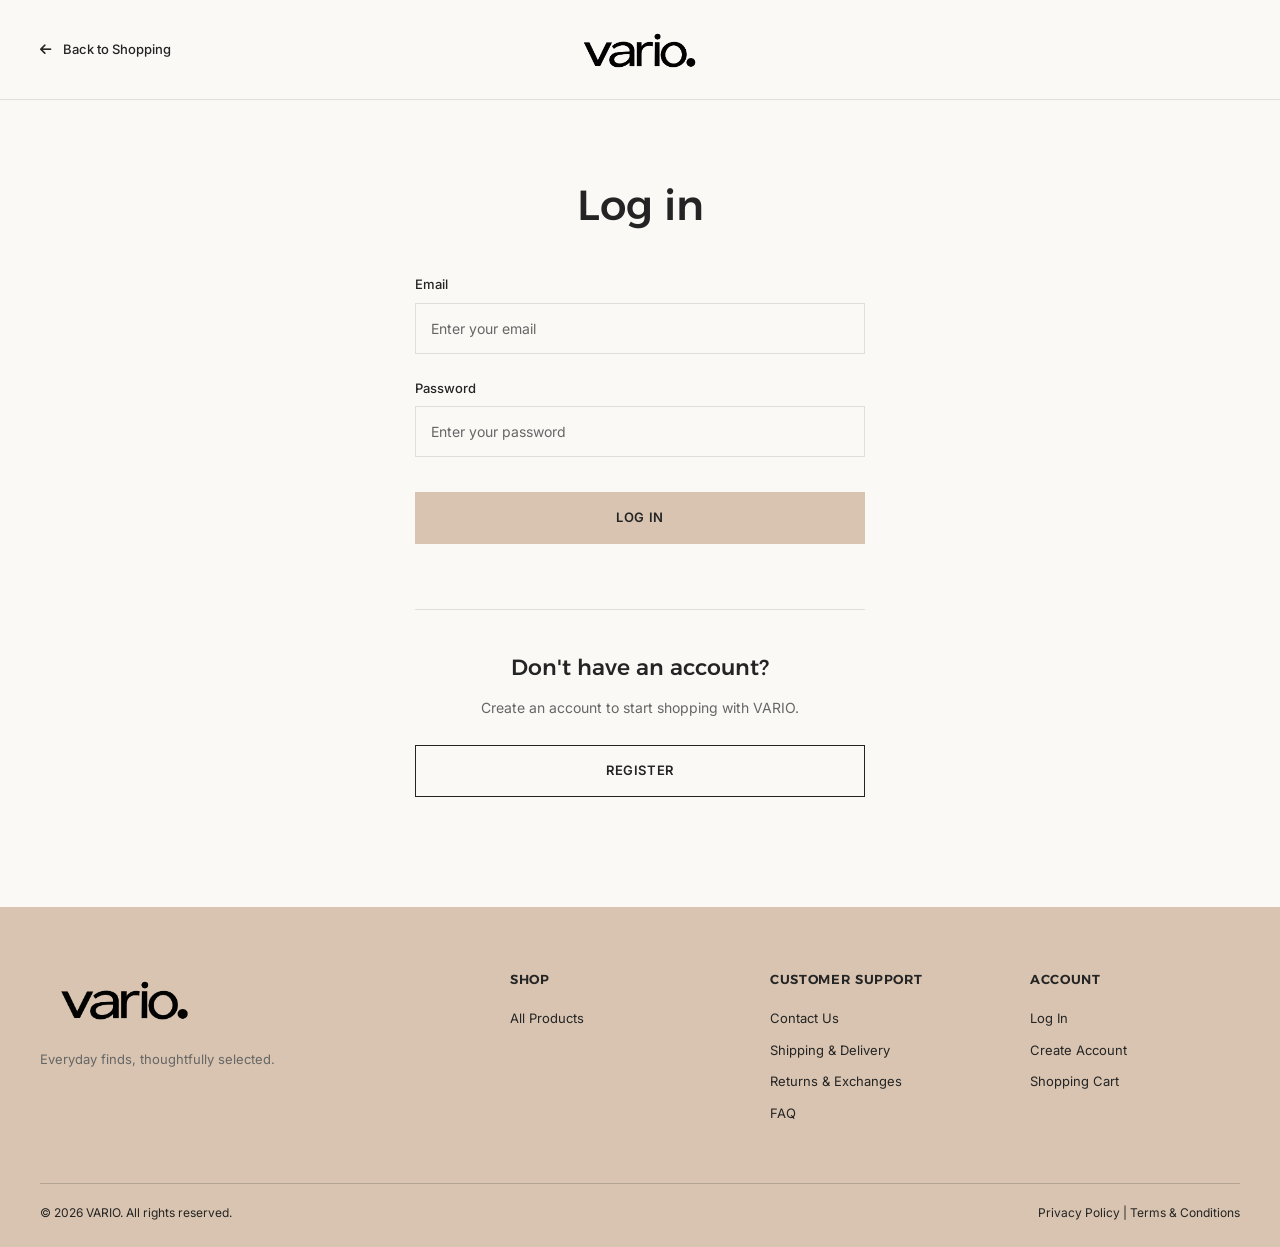
==== account/index.html @ a47e565a "First commit - Vario" ====
<!DOCTYPE html>
<html lang="en">

<head>
    <meta charset="UTF-8">
    <meta name="viewport" content="width=device-width, initial-scale=1.0">
    <meta name="description" content="Your VARIO account">
    <title>My Account | VARIO</title>

    <link rel="stylesheet" href="../shared/global.css">
    <link rel="stylesheet"
          href="https://cdnjs.cloudflare.com/ajax/libs/font-awesome/6.5.1/css/all.min.css">

    <style>
        .account-placeholder {
            display: flex;
            flex-direction: column;
            align-items: center;
            justify-content: center;
            min-height: 75vh;
            padding: 40px 20px;
            text-align: center;
        }

        .account-placeholder h1 {
            margin-bottom: 20px;
            font-family: var(--font-heading);
            font-size: clamp(28px, 5vw, 42px);
            font-weight: 500;
        }

        .account-placeholder p {
            max-width: 450px;
            margin-bottom: 35px;
            color: var(--color-text-light);
            font-family: var(--font-primary);
            font-size: 15px;
            line-height: 1.8;
        }

        .back-home-btn {
            display: inline-flex;
            align-items: center;
            justify-content: center;
            gap: 12px;
            min-width: 200px;
            padding: 15px 25px;
            background-color: var(--color-text);
            color: #fff;
            font-family: var(--font-primary);
            font-size: 13px;
            font-weight: 500;
            text-decoration: none;
            transition: background-color 0.2s ease;
        }

        .back-home-btn:hover {
            background-color: var(--color-beige);
            color: var(--color-text);
        }

        .logout-button {
            margin-top: 20px;
            padding: 10px 20px;
            border: none;
            background: transparent;
            color: var(--color-text-light);
            font-family: var(--font-primary);
            font-size: 13px;
            text-decoration: underline;
            text-underline-offset: 4px;
            cursor: pointer;
            transition: color 0.2s ease;
        }

        .logout-button:hover {
            color: var(--color-text);
        }
    </style>
</head>

<body>
    <main>
        <section class="account-placeholder">

            <h1>Something is coming.</h1>

            <p>
                We're currently working on your account page.
                Check back soon!
            </p>

            <a href="../index.html" class="back-home-btn">
                <i class="fa-solid fa-arrow-left" aria-hidden="true"></i>
                Back to Home
            </a>

            <button type="button" id="logout-btn" class="logout-button">
                Log out
            </button>

        </section>
    </main>

   <script type="module">
    import { isLoggedIn, logout } from "../shared/auth.js";

    if (!isLoggedIn()) {
        window.location.replace("./login.html");
    } else {
        const logoutButton = document.getElementById("logout-btn");

        logoutButton.addEventListener("click", () => {
            logout();
            window.location.href = "../index.html";
        });
    }
</script>

</body>
</html>
---- shared/global.css ----
@import url('https://fonts.googleapis.com/css2?family=Alexandria:wght@300;400;500;600;700&family=Inter:wght@300;400;500;600;700&display=swap');


/* COLORS & VARIABLES */

:root {
    
    --color-background: #FAF9F6;
    --color-beige: #D8C4B0;
    --color-beige-light: #E2DEDB;
    --color-greige: #E2DEDB;
    --color-text: #242424;
    --color-text-light: #666666;
    --color-border: #E2DEDB;
    --color-error: #b3261e;
    --font-heading: 'Alexandria', sans-serif;
    --font-primary: 'Inter', sans-serif;
    --container-width: 1200px;
    --page-padding: 40px;
    --transition: 0.2s ease;
}

/* BASE */

* {
    box-sizing: border-box;
}

html {
    scroll-behavior: smooth;
}

body {
    margin: 0;
    min-height: 100vh;
    background-color: var(--color-background);
    color: var(--color-text);
    font-family: var(--font-primary);
    font-size: 16px;
    line-height: 1.5;
}

[hidden] {
    display: none !important;
}

img {
    display: block;
    max-width: 100%;
    height: auto;
}

a {
    color: inherit;
    text-decoration: none;
}

button,
input,
select,
textarea {
    font: inherit;
}

button {
    cursor: pointer;
}

button:disabled {
    cursor: not-allowed;
    opacity: 0.5;
}

h1,
h2,
h3,
h4,
p {
    margin-top: 0;
}

h1,
h2,
h3,
h4 {
    font-family: var(--font-heading);
    line-height: 1.2;
}

:focus-visible {
    outline: 2px solid var(--color-text);
    outline-offset: 3px;
}

/* SHARED LAYOUT */

main {
    width: 100%;
}

.container {
    width: min(
        calc(100% - var(--page-padding) * 2),
        var(--container-width)
    );
    margin-inline: auto;
}

/* HEADER */

header {
    background-color: var(--color-background);
}

.announcement-bar {
    display: flex;
    justify-content: space-between;
    gap: 20px;
    padding: 10px 5%;
    background: var(--color-beige);
    font-size: 11px;
}

.header-main {
    position: relative;
    display: flex;
    align-items: center;
    justify-content: space-between;
    min-height: 85px;
    padding: 15px 5%;
    border-bottom: 1px solid #dedbd7;
}

.header-main .logo {
    position: absolute;
    left: 50%;
    transform: translateX(-50%);
}

.header-main .logo img {
    display: block;
    width: 135px;
    height: auto;
}

.header-actions {
    display: flex;
    align-items: center;
    gap: 22px;
    margin-left: auto;
}

.header-actions a,
.header-actions button {
    display: inline-flex;
    align-items: center;
    gap: 7px;
    padding: 0;
    border: none;
    background: transparent;
    color: var(--color-text);
    font-family: var(--font-primary);
    font-size: 13px;
    text-decoration: none;
    cursor: pointer;
}

.header-actions i {
    font-size: 18px;
}

#cart-btn {
    position: relative;
}

.cart-count:not([hidden]) {
    position: absolute;
    top: -9px;
    right: -12px;
    display: grid;
    place-items: center;
    min-width: 17px;
    height: 17px;
    padding: 2px;
    border-radius: 50%;
    background: var(--color-beige);
    font-size: 10px;
}

/* MAIN NAVIGATION */

.main-navigation {
    display: flex;
    align-items: center;
    justify-content: space-between;
    gap: 30px;
    min-height: 65px;
    padding: 12px 5%;
    background: var(--color-background);
}

.nav-links {
    display: flex;
    align-items: center;
    flex-wrap: wrap;
    gap: 25px;
}

.nav-links > a,
#categories-btn {
    color: var(--color-text);
    font-family: var(--font-primary);
    font-size: 14px;
    font-weight: 500;
    text-decoration: none;
    white-space: nowrap;
}

.nav-links > a:hover,
#categories-btn:hover {
    opacity: 0.6;
}

/* CATEGORIES DROPDOWN */

.categories-dropdown {
    position: relative;
    z-index: 100;
}

#categories-btn {
    display: flex;
    align-items: center;
    gap: 7px;
    padding: 0;
    border: none;
    background: transparent;
    cursor: pointer;
}

#categories-btn i {
    font-size: 10px;
    transition: transform var(--transition);
}

#categories-btn[aria-expanded="true"] i {
    transform: rotate(180deg);
}

#categories.categories-menu {
    position: absolute;
    top: calc(100% + 15px);
    left: 0;
    display: grid;
    grid-template-columns: repeat(2, minmax(120px, 1fr));
    gap: 14px 20px;
    width: max-content;
    max-width: 90vw;
    max-height: 350px;
    overflow-y: auto;
    padding: 22px;
    border: 1px solid #dedbd7;
    background: var(--color-background);
    box-shadow: 0 8px 25px rgba(0, 0, 0, 0.1);
    z-index: 101;
}

#categories.categories-menu[hidden] {
    display: none;
}

.categories-menu a {
    color: var(--color-text);
    font-size: 12px;
    text-decoration: none;
    text-transform: capitalize;
}

.categories-menu a:hover {
    text-decoration: underline;
}

/* SEARCH */

.main-navigation .search-form {
    display: flex;
    align-items: center;
    width: 220px;
    margin: 0;
    border: 1px solid #aaa;
    border-radius: 25px;
    overflow: hidden;
}

.main-navigation .search-form input {
    flex: 1;
    min-width: 0;
    padding: 8px 12px;
    border: none;
    outline: none;
    background: transparent;
    font-family: var(--font-primary);
    font-size: 11px;
}

.main-navigation .search-form:focus-within {
    outline: 2px solid var(--color-text);
    outline-offset: 3px;
}

.main-navigation .search-form button {
    padding: 8px 12px;
    border: none;
    background: transparent;
    color: var(--color-text);
    cursor: pointer;
}

/* BUTTONS */

.primary-button,
.secondary-button {
    display: inline-flex;
    align-items: center;
    justify-content: center;
    gap: 12px;
    padding: 15px 25px;
    border: 1px solid var(--color-text);
    border-radius: 0;
    font-family: var(--font-primary);
    font-size: 13px;
    font-weight: 500;
    letter-spacing: 0.04em;
    text-align: center;
    transition:
        background-color var(--transition),
        color var(--transition),
        border-color var(--transition);
}

.primary-button {
    background-color: var(--color-beige);
    color: var(--color-text);
    border-color: var(--color-beige);
}

.primary-button:hover {
    background-color: var(--color-text);
    color: var(--color-background);
    border-color: var(--color-text);
}

.secondary-button {
    background-color: transparent;
    color: var(--color-text);
}

.secondary-button:hover {
    background-color: var(--color-text);
    color: var(--color-background);
}

/* FORMS */

.form-group {
    display: flex;
    flex-direction: column;
    gap: 8px;
    margin-bottom: 20px;
}

.form-group label {
    font-size: 13px;
    font-weight: 500;
}

.form-group input,
.form-group select,
.form-group textarea {
    width: 100%;
    min-height: 45px;
    padding: 12px;
    border: 1px solid var(--color-border);
    border-radius: 0;
    background-color: var(--color-background);
    color: var(--color-text);
    font-size: 14px;
}

.form-group input::placeholder,
.form-group textarea::placeholder {
    color: var(--color-text-light);
}

.form-group input:focus,
.form-group select:focus,
.form-group textarea:focus {
    outline: 1px solid var(--color-text);
}

.form-row {
    display: grid;
    grid-template-columns: repeat(2, minmax(0, 1fr));
    gap: 20px;
}

/* ACCOUNT, CART AND CHECKOUT HEADERS */

.account-header,
.cart-header,
.checkout-header {
    display: grid;
    grid-template-columns: 1fr auto 1fr;
    align-items: center;
    gap: 20px;
    min-height: 105px;
    padding: 20px var(--page-padding);
    border-bottom: 1px solid var(--color-border);
    background-color: var(--color-background);
}

.account-header .logo,
.cart-header .logo,
.checkout-header .logo {
    grid-column: 2;
    justify-self: center;
}

.back-link {
    display: inline-flex;
    align-items: center;
    gap: 12px;
    width: fit-content;
    font-size: 13px;
    font-weight: 500;
    transition: opacity var(--transition);
}

.back-link:hover {
    opacity: 0.65;
    text-decoration: underline;
    text-underline-offset: 4px;
}

.account-link {
    justify-self: end;
}

/* FOOTER */

footer {
    background-color: var(--color-beige);
    padding: 65px var(--page-padding) 25px;
}

.footer-content {
    display: grid;
    grid-template-columns: 2fr repeat(3, 1fr);
    gap: 50px;
    max-width: var(--container-width);
    margin: 0 auto 60px;
}

.footer-brand img {
    width: 170px;
    height: auto;
    margin-bottom: 20px;
}

.footer-brand p {
    max-width: 250px;
    font-size: 13px;
    line-height: 1.7;
    color: var(--color-text-light);
}

.footer-column {
    display: flex;
    flex-direction: column;
    align-items: flex-start;
    gap: 12px;
}

.footer-column h3 {
    margin-bottom: 10px;
    font-family: var(--font-heading);
    font-size: 13px;
    font-weight: 600;
    letter-spacing: 0.05em;
}

.footer-column a,
#footer-categories a {
    font-size: 13px;
    color: var(--color-text);
    transition: opacity var(--transition);
}

.footer-column a:hover,
#footer-categories a:hover {
    opacity: 0.65;
    text-decoration: underline;
    text-underline-offset: 3px;
}

#footer-categories {
    display: flex;
    flex-direction: column;
    align-items: flex-start;
    gap: 12px;
}

/* FOOTER BOTTOM */

.footer-bottom {
    display: flex;
    justify-content: space-between;
    align-items: center;
    gap: 20px;
    max-width: var(--container-width);
    margin: 0 auto;
    padding-top: 20px;
    border-top: 1px solid rgba(36, 36, 36, 0.2);
}

.footer-bottom p {
    margin: 0;
    font-size: 12px;
    color: var(--color-text);
}
/* RESPONSIVE */

/* Tablet */

@media (max-width: 1024px) {
    :root {
        --page-padding: 25px;
    }

    .header-main {
        gap: 18px;
    }

    .footer-content {
        grid-template-columns: repeat(2, 1fr);
        gap: 40px;
    }
}

/* Small Tablet */

@media (min-width: 801px) {
.header-main,
.main-navigation {
width: 100%;
max-width: var(--container-width);
margin-left: auto;
margin-right: auto;
padding-left: 20px;
padding-right: 20px;
 }
}


@media (max-width: 800px) {
.main-navigation {
    flex-direction: column;
    align-items: stretch;
    gap: 16px;
}

.nav-links {
    width: 100%;
    justify-content: space-between;
    flex-wrap: nowrap;
    gap: 8px;
}

.main-navigation .search-form {
    width: 100%;
}
}

/* Mobile */

@media (max-width: 600px) {
    :root {
        --page-padding: 16px;
    }

    .header-main {
        gap: 12px;
        min-height: 75px;
        padding: 12px 5%;
    }

    .header-actions {
        gap: 12px;
    }

    .header-actions a,
    .header-actions button {
        font-size: 18px;
    }

    .announcement-bar {
        justify-content: space-between;
        flex-wrap: wrap;
        gap: 4px 12px;
        font-size: 9px;
    }

    .header-main .logo img {
        width: 115px;
 }

    .header-actions span:not(.cart-count) {
        display: none;
    }

    .header-actions i {
        font-size: 16px;
    }

    .nav-links > a,
    #categories-btn {
        font-size: 14px;
    }

    #categories.categories-menu {
        grid-template-columns: repeat(2, minmax(0, 1fr));
        width: min(85vw, 300px);
        padding: 15px;
    }

    .main-navigation {
        gap: 15px;
        padding: 12px 5%;
    }

    .account-header,
    .cart-header,
    .checkout-header {
        min-height: 80px;
        gap: 10px;
    }

    .back-link {
        gap: 6px;
        font-size: 11px;
    }

    .account-link {
        font-size: 18px;
    }

    .form-row {
        grid-template-columns: 1fr;
        gap: 0;
    }

    footer {
        padding-top: 45px;
    }

    .footer-content {
        grid-template-columns: repeat(2, minmax(0, 1fr));
        gap: 35px 20px;
        margin-bottom: 40px;
    }

    .footer-brand {
        grid-column: 1 / -1;
    }

    .footer-brand img {
        width: 160px;
    }

    .footer-bottom {
        flex-direction: column;
        align-items: flex-start;
        gap: 8px;
    }
}


/* Small Mobile */

@media (max-width: 380px) {
    .nav-links {
        gap: 9px;
    }

    .nav-links > a,
    #categories-btn {
        font-size: 11px;
    }

    #categories-btn {
        gap: 4px;
    }
}
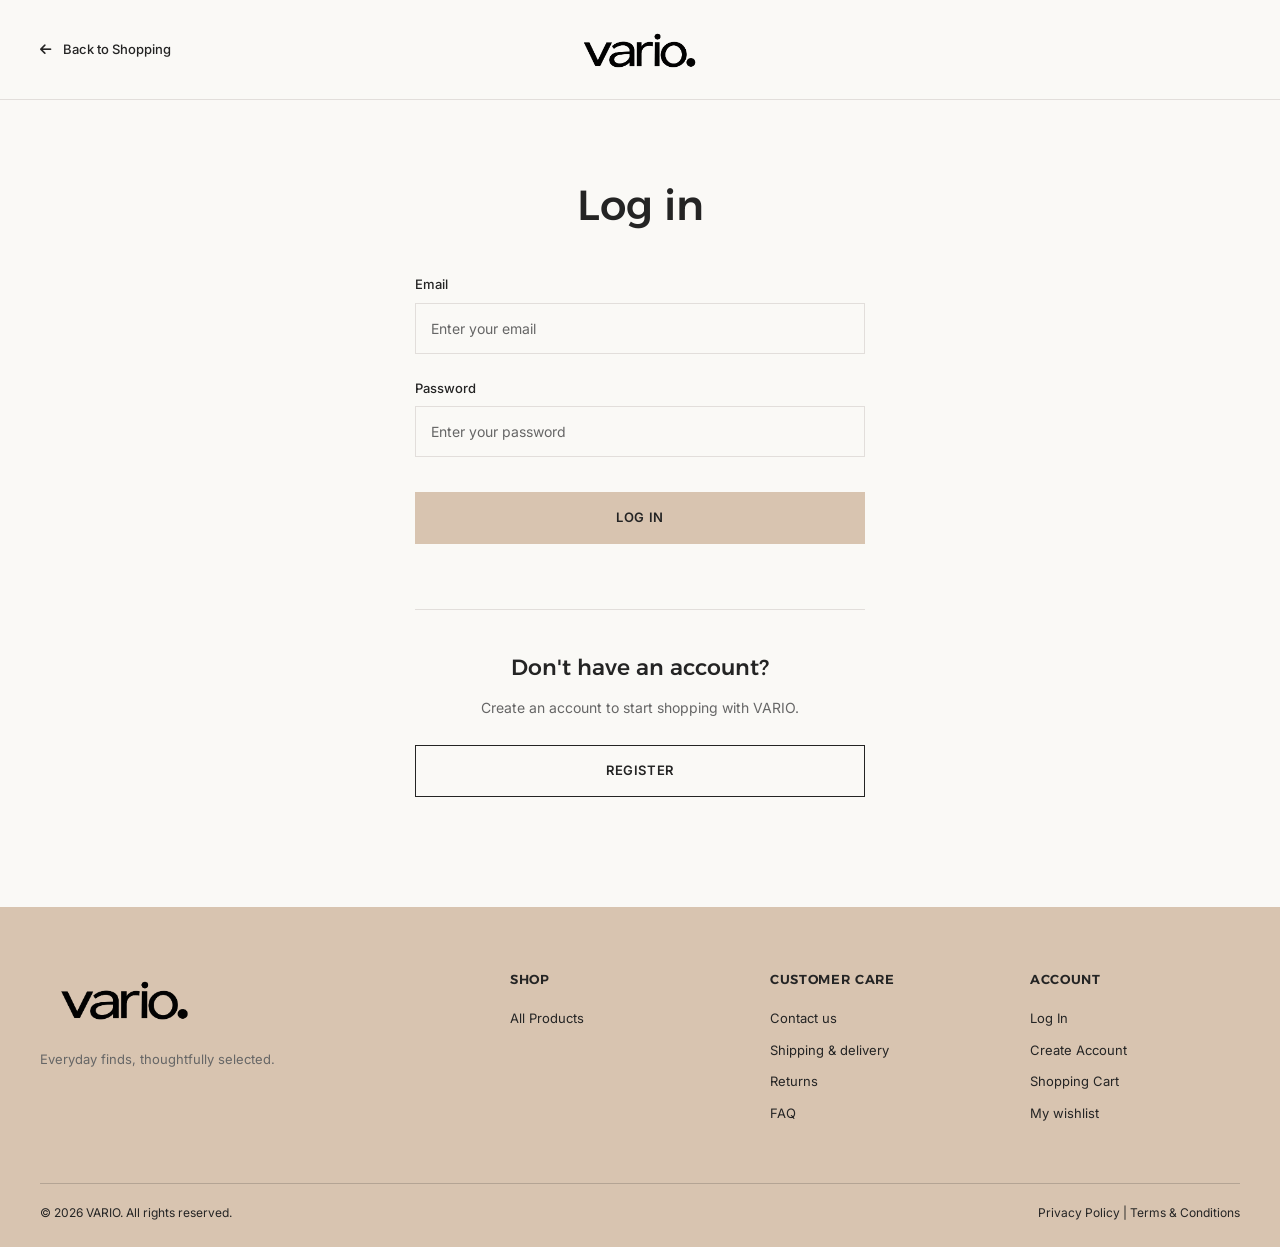
==== commit 3054dd40: "Added user specific wishlist with login, auth redirects and favicon." ====
--- a/account/index.html
+++ b/account/index.html
@@ -1,4 +1,3 @@
-
 <!DOCTYPE html>
 <html lang="en">
 
@@ -7,6 +6,7 @@
     <meta name="viewport" content="width=device-width, initial-scale=1.0">
     <meta name="description" content="Your VARIO account">
     <title>My Account | VARIO</title>
+    <link rel="icon" type="image/png" href="../img/FAV-vario.png">
 
     <link rel="stylesheet" href="../shared/global.css">
     <link rel="stylesheet"
--- a/shared/global.css
+++ b/shared/global.css
@@ -490,7 +490,8 @@
 }
 
 .footer-column a,
-#footer-categories a {
+#footer-categories a,
+.footer-column span {
     font-size: 13px;
     color: var(--color-text);
     transition: opacity var(--transition);
